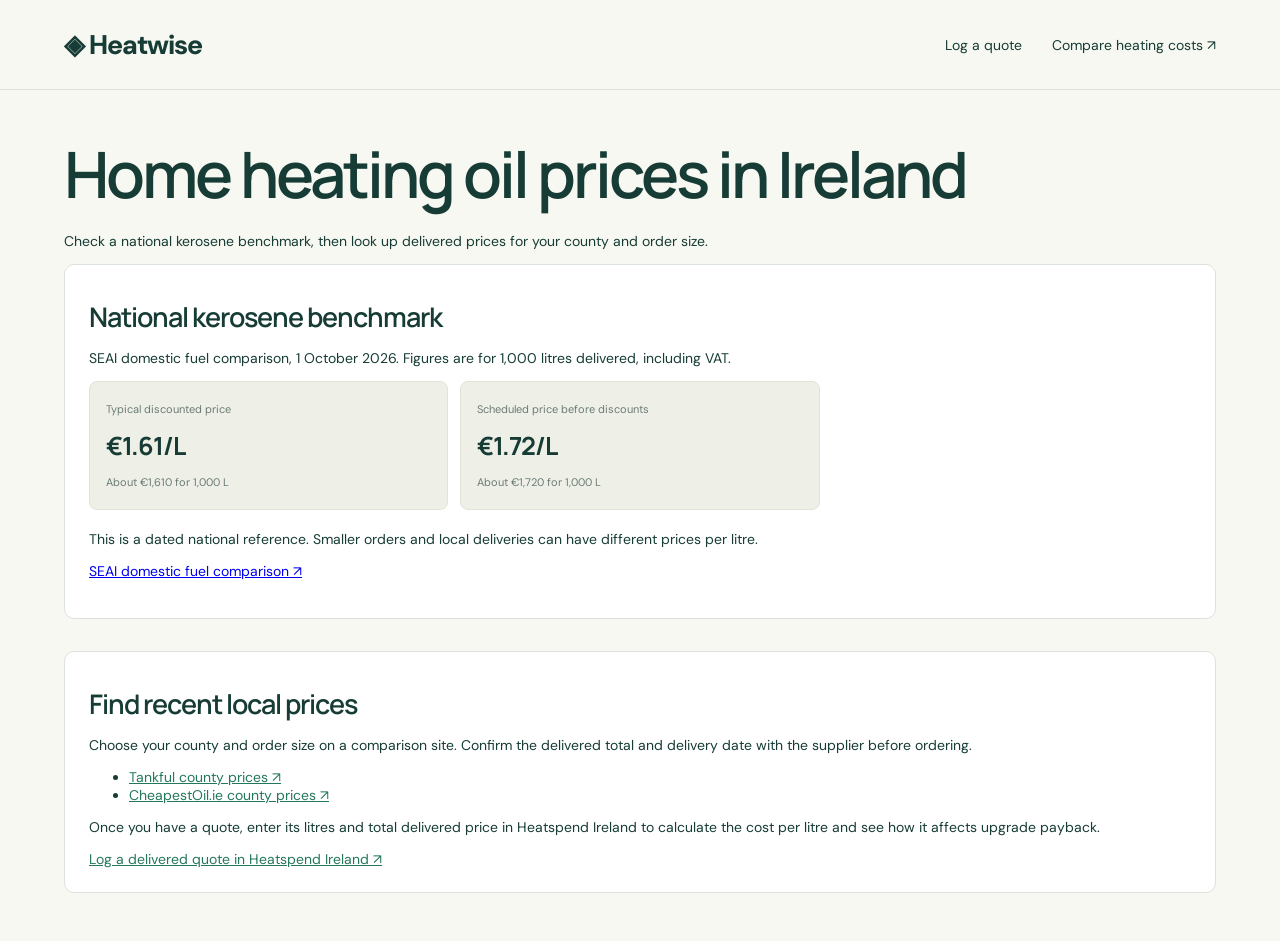
==== docs/heating-oil.html @ 1d906d16 "Add Heatwise home heating oil prices page" ====
<!doctype html>
<html lang="en-IE">
<head>
  <meta charset="UTF-8">
  <meta name="viewport" content="width=device-width, initial-scale=1">
  <meta name="description" content="Find Irish home heating oil price benchmarks and compare delivered kerosene quotes by county.">
  <title>Home heating oil prices in Ireland | Heatwise</title>
  <link rel="stylesheet" href="style.css">
</head>
<body>
  <header>
    <a class="brand" href="heating-oil.html">◈ Heatwise</a>
    <nav aria-label="Main navigation">
      <a href="./#tracker">Log a quote</a>
      <a href="./#compare">Compare heating costs ↗</a>
    </nav>
  </header>
  <main>
    <h1>Home heating oil prices in Ireland</h1>
    <p>Check a national kerosene benchmark, then look up delivered prices for your county and order size.</p>
    <section class="panel" aria-labelledby="benchmark-title">
      <h2 id="benchmark-title">National kerosene benchmark</h2>
      <p>SEAI domestic fuel comparison, <time datetime="2026-10-01">1 October 2026</time>. Figures are for 1,000 litres delivered, including VAT.</p>
      <div class="metrics">
        <div><span>Typical discounted price</span><strong>€1.61/L</strong><small>About €1,610 for 1,000 L</small></div>
        <div><span>Scheduled price before discounts</span><strong>€1.72/L</strong><small>About €1,720 for 1,000 L</small></div>
      </div>
      <p>This is a dated national reference. Smaller orders and local deliveries can have different prices per litre.</p>
      <p><a href="https://www.seai.ie/sites/default/files/publications/Domestic-Fuel-Cost-Comparison.pdf">SEAI domestic fuel comparison ↗</a></p>
    </section>
    <section class="panel index-panel" aria-labelledby="quotes-title">
      <h2 id="quotes-title">Find recent local prices</h2>
      <p>Choose your county and order size on a comparison site. Confirm the delivered total and delivery date with the supplier before ordering.</p>
      <ul>
        <li><a href="https://www.tankful.ie/heating-oil">Tankful county prices ↗</a></li>
        <li><a href="https://www.cheapestoil.ie/heating-oil-prices/republic">CheapestOil.ie county prices ↗</a></li>
      </ul>
      <p>Once you have a quote, enter its litres and total delivered price in Heatspend Ireland to calculate the cost per litre and see how it affects upgrade payback.</p>
      <a href="./#tracker">Log a delivered quote in Heatspend Ireland ↗</a>
    </section>
  </main>
</body>
</html>
---- docs/style.css ----
@import url('https://fonts.googleapis.com/css2?family=DM+Sans:wght@400;500;600;700&family=Manrope:wght@400;500;600;700;800&display=swap');
:root{--ink:#163c35;--muted:#6b7b76;--line:#dce3dc;--green:#24785a;--bg:#f7f8f2}*{box-sizing:border-box}html{scroll-behavior:smooth}body{margin:0;background:var(--bg);color:var(--ink);font:14px 'DM Sans',sans-serif}header{height:90px;border-bottom:1px solid var(--line);display:flex;align-items:center;justify-content:space-between;padding:0 5%;gap:20px}.brand{text-decoration:none;color:var(--ink);font-size:27px;font-weight:800;letter-spacing:-1px}.brand span{font:10px sans-serif;letter-spacing:2px;margin-left:10px}nav{display:flex;gap:30px}nav a{color:var(--ink);text-decoration:none}.local{font-size:12px;color:var(--muted)}main{max-width:1400px;margin:auto;padding:48px 5%}.eyebrow{font-size:10px;letter-spacing:2px;font-weight:700;color:var(--green)}.hero{display:flex;justify-content:space-between;align-items:center;margin:22px 0 30px}h1{font:600 clamp(36px,5vw,66px)/1.12 'Manrope',sans-serif;letter-spacing:-3px;margin:0 0 22px}h1 em{font-style:normal;color:var(--green)}.hero p{font-size:16px;color:var(--muted);line-height:1.7;max-width:540px}.hero-note{padding:25px 45px;background:#e8eddf;border-radius:100px 100px 15px 15px;text-align:center;transform:rotate(3deg)}.hero-note>span{font-size:9px;letter-spacing:1.5px}.house{font-size:85px;line-height:1.1}.house span{font-size:30px;color:#bc8c28}.hero-note p{font-size:12px;margin:5px}.notice{background:#eef0e7;border:1px solid #dfe5d6;padding:14px 20px;font-size:12px;border-radius:7px;color:#66715e}section{scroll-margin-top:20px}.section-head{display:flex;align-items:center;justify-content:space-between;gap:16px;margin:36px 0 20px}h2{font:600 27px 'Manrope',sans-serif;letter-spacing:-1px;margin:9px 0}h3{font-size:15px;margin:0 0 15px}button{cursor:pointer;background:white;border:1px solid var(--line);border-radius:6px;padding:10px 14px;color:var(--ink);font:600 12px 'DM Sans',sans-serif}button:hover{background:#e6eee3}button:focus-visible,a:focus-visible,input:focus-visible{outline:3px solid #b99a4e;outline-offset:2px}.workspace{display:grid;grid-template-columns:280px 1fr;gap:22px;align-items:start}.panel{background:#fff;border:1px solid var(--line);border-radius:10px;padding:24px}.muted{color:var(--muted);font-size:11px;line-height:1.7}label{display:block;font-size:12px;margin:14px 0;color:#50665e}input{font:14px 'DM Sans',sans-serif;color:var(--ink);width:100%;border:1px solid var(--line);border-radius:5px;background:#fbfcf9;padding:10px;margin-top:6px}input:invalid{border-color:#be785f}.field-group{font-size:10px;letter-spacing:1px;text-transform:uppercase;border-top:1px solid var(--line);padding-top:20px;margin-top:20px}.reset{width:100%;margin-top:15px}.metrics{display:grid;grid-template-columns:repeat(3,1fr);gap:12px;margin-bottom:20px}.metrics>div{background:#eef0e7;border:1px solid #dfe4d7;border-radius:8px;padding:20px 16px}.metrics span,.metrics small{display:block;font-size:11px;color:var(--muted)}.metrics strong{display:block;font:700 25px 'Manrope',sans-serif;letter-spacing:-1px;margin:12px 0}.metrics .green{background:var(--ink);color:#fff}.green span,.green small{color:#bcd3c4}.results{margin-bottom:20px}.results .section-head{margin:0 0 20px}.tag{font-size:10px;border-radius:20px;padding:7px 11px;background:#edf1e8;color:#53725d;white-space:nowrap}.bar-row{display:grid;grid-template-columns:125px 1fr 75px;align-items:center;gap:16px;margin:20px 0;font-size:12px}.track{height:23px;background:#f1f3ee;border-radius:3px}.bar{height:100%;background:#8ca696;border-radius:3px;transition:width .3s}.bar.oil{background:#be9770}.bar.best{background:#24785a}.bar-row strong{text-align:right}.table-wrap{overflow-x:auto}table{width:100%;border-collapse:collapse;text-align:left;font-size:12px}th{font-size:10px;color:var(--muted);font-weight:500;padding:12px 8px;border-bottom:1px solid var(--line)}td{padding:14px 8px;border-bottom:1px solid #eef0eb}td input{width:85px;margin:0;padding:6px}th small{display:block}td button{padding:6px;font-size:10px}.tracker-grid{display:grid;grid-template-columns:320px 1fr;gap:22px}.two{display:grid;grid-template-columns:1fr 1fr;gap:14px}.primary{background:var(--green);color:white;width:100%;border:0;margin-top:8px}.primary:hover{background:var(--ink)}#chart{width:100%;height:130px;margin:15px 0}.empty{text-align:center;color:var(--muted);padding:30px}.method{margin-top:40px;background:#edf1e7}.method-grid{display:grid;grid-template-columns:repeat(3,1fr);gap:35px;margin-top:26px}.method p{line-height:1.8;font-size:12px;color:#607467}.method h3{font-size:13px}footer{border-top:1px solid var(--line);display:flex;align-items:center;justify-content:space-between;padding:30px 5%;font-size:11px;color:var(--muted)}#toast{position:fixed;bottom:24px;left:50%;transform:translateX(-50%);background:var(--ink);color:white;padding:12px 22px;border-radius:8px;display:none}@media(max-width:950px){.workspace{grid-template-columns:235px 1fr}.tracker-grid{grid-template-columns:1fr}.metrics{grid-template-columns:1fr}.hero-note{display:none}nav{gap:12px}.local{display:none}.bar-row{grid-template-columns:100px 1fr 65px;gap:8px}}@media(max-width:650px){header{height:auto;padding:20px;flex-wrap:wrap}nav{font-size:11px}main{padding:30px 18px}h1{letter-spacing:-1.5px}.workspace{grid-template-columns:1fr}.metrics{grid-template-columns:1fr 1fr}.metrics>div:last-child{grid-column:span 2}.method-grid{grid-template-columns:1fr;gap:15px}.section-head{align-items:flex-start}.panel{padding:18px}footer{gap:16px;flex-wrap:wrap}h2{font-size:23px}}

.benchmark{margin:-7px 0 16px;padding:9px;background:#edf1e8;border-radius:5px;font-size:11px;line-height:1.6}
.benchmark a,.index-panel a{color:var(--green)}
.benchmark span,.benchmark a{display:block}
.benchmark button{margin-top:5px;padding:4px 7px;font-size:11px}
.index-panel{margin-top:32px}
#oil-index-chart{display:block;width:100%;max-width:800px;height:auto;margin-top:14px}

.save-only{width:100%;margin-top:8px}
.upgrade-options{display:grid;grid-template-columns:repeat(2,minmax(0,1fr));gap:12px}
.upgrade-options article{background:#edf1e8;border-radius:7px;padding:16px}
.upgrade-options strong{font-size:20px}
.upgrade-options p{margin-bottom:0}
@media(max-width:650px){.upgrade-options{grid-template-columns:1fr}}

#price-uncertainty{margin-top:20px;border-top:1px solid var(--line);padding-top:16px}
#price-uncertainty summary{cursor:pointer;font-weight:700}
.scenario-inputs{display:grid;grid-template-columns:repeat(2,minmax(0,1fr));gap:0 16px}
@media(max-width:650px){.scenario-inputs{grid-template-columns:1fr}}
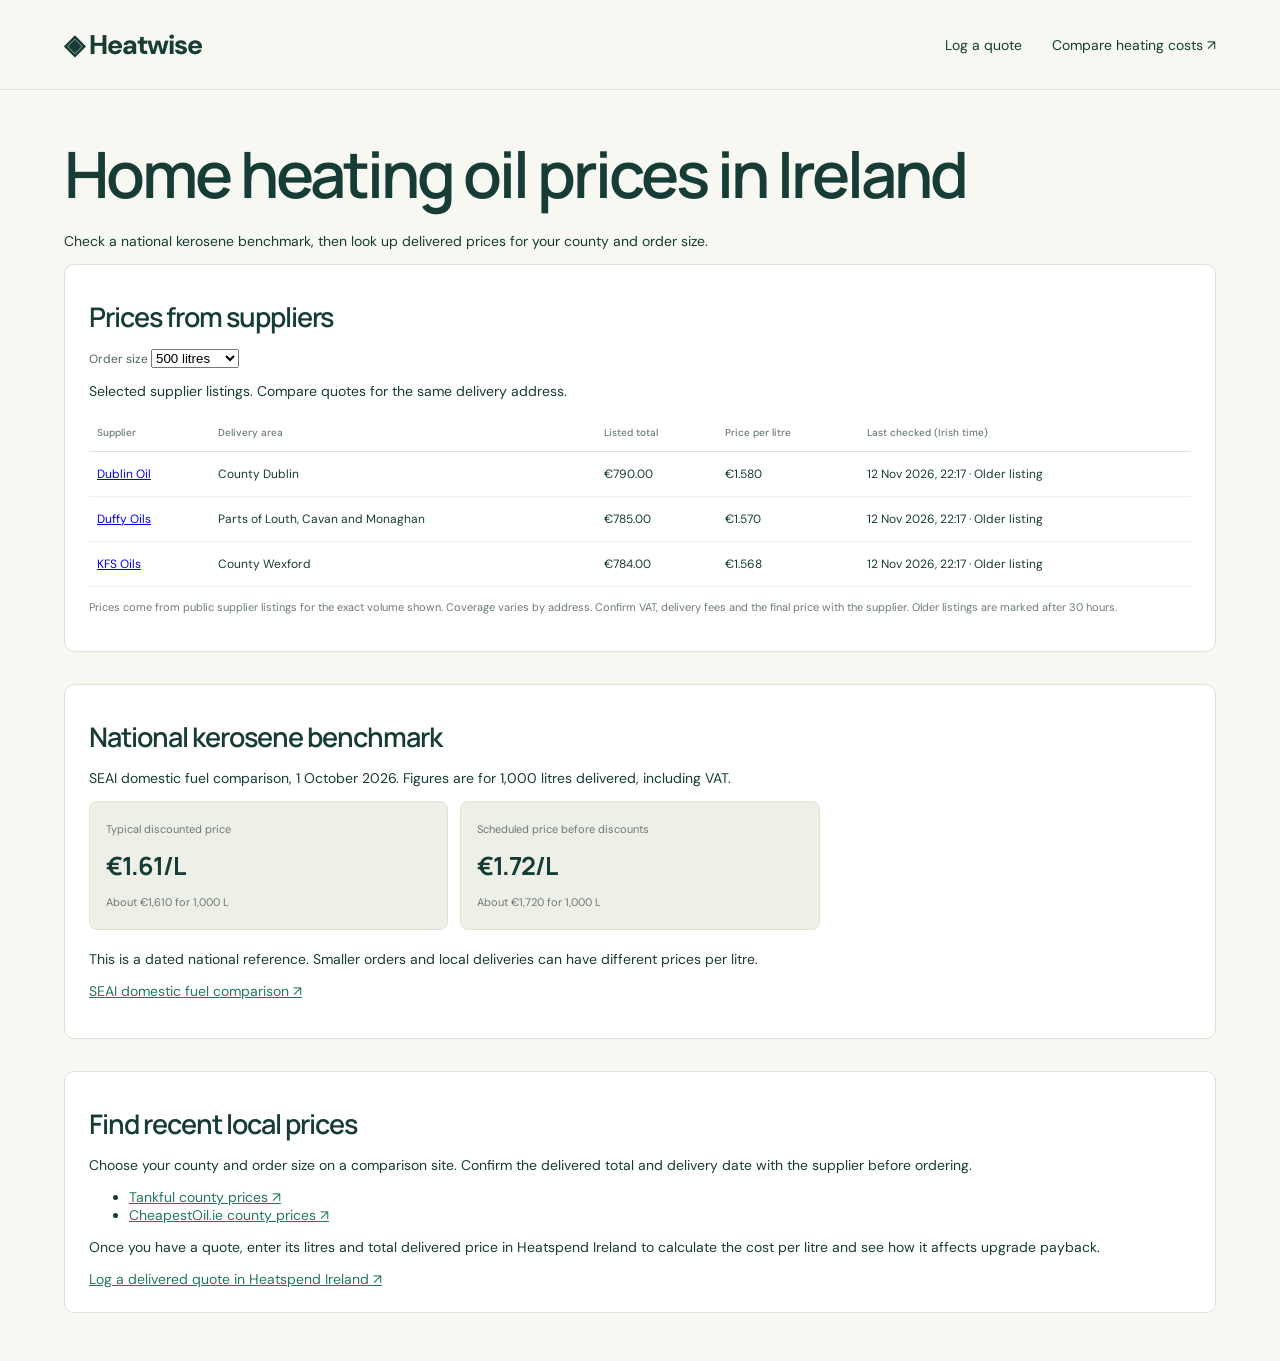
==== commit fbee6f1c: "Show prices collected from Irish heating oil suppliers" ====
--- a/docs/heating-oil.html
+++ b/docs/heating-oil.html
@@ -18,7 +18,24 @@
   <main>
     <h1>Home heating oil prices in Ireland</h1>
     <p>Check a national kerosene benchmark, then look up delivered prices for your county and order size.</p>
-    <section class="panel" aria-labelledby="benchmark-title">
+    <section class="panel table-wrap" aria-labelledby="supplier-title">
+      <h2 id="supplier-title">Prices from suppliers</h2>
+      <label>Order size
+        <select id="oil-volume">
+          <option value="300">300 litres</option>
+          <option value="500" selected>500 litres</option>
+          <option value="1000">1,000 litres</option>
+        </select>
+      </label>
+      <p id="supplier-status" role="status">Loading supplier prices…</p>
+      <table>
+        <thead><tr><th scope="col">Supplier</th><th scope="col">Delivery area</th><th scope="col">Listed total</th><th scope="col">Price per litre</th><th scope="col">Last checked (Irish time)</th></tr></thead>
+        <tbody id="supplier-prices"></tbody>
+      </table>
+      <p class="muted">Prices come from public supplier listings for the exact volume shown. Coverage varies by address. Confirm VAT, delivery fees and the final price with the supplier. Older listings are marked after 30 hours.</p>
+      <noscript>Enable JavaScript to view the supplier table, or use the comparison links below.</noscript>
+    </section>
+    <section class="panel index-panel" aria-labelledby="benchmark-title">
       <h2 id="benchmark-title">National kerosene benchmark</h2>
       <p>SEAI domestic fuel comparison, <time datetime="2026-10-01">1 October 2026</time>. Figures are for 1,000 litres delivered, including VAT.</p>
       <div class="metrics">
@@ -39,5 +56,6 @@
       <a href="./#tracker">Log a delivered quote in Heatspend Ireland ↗</a>
     </section>
   </main>
+  <script src="supplier-prices.js" defer></script>
 </body>
 </html>
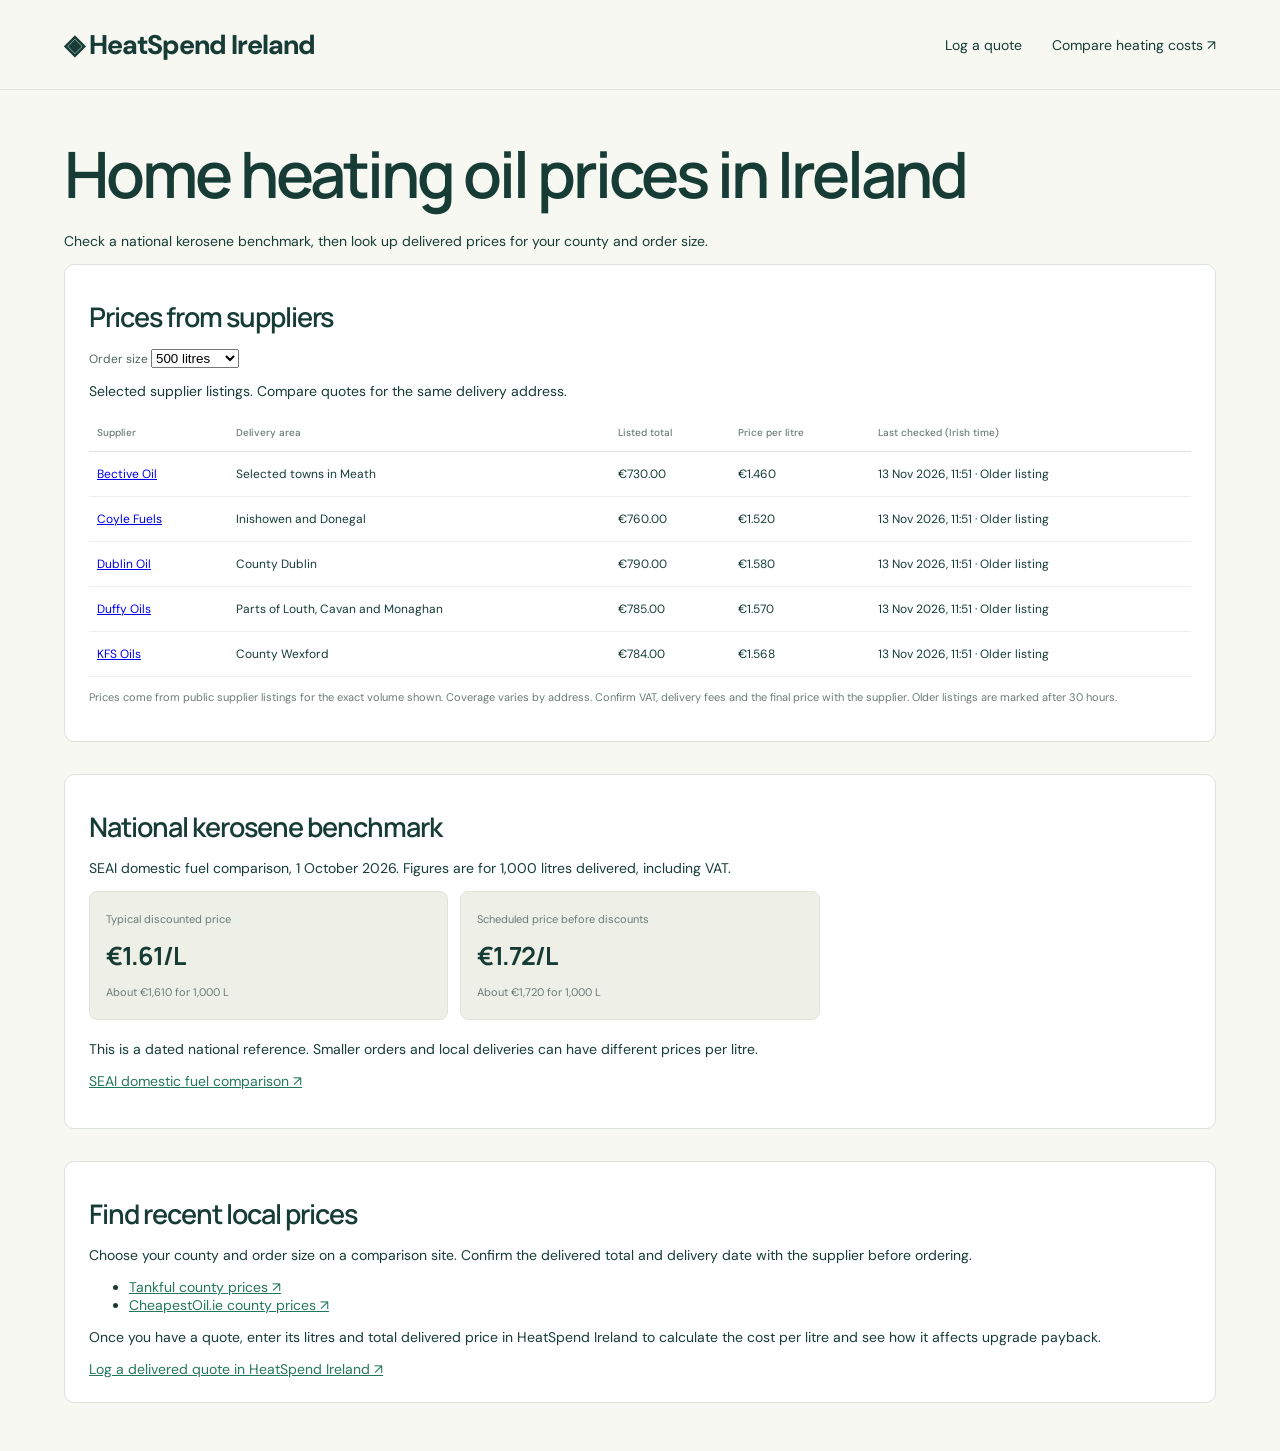
==== commit a884c3f7: "Use HeatSpend Ireland branding on oil prices page" ====
--- a/docs/heating-oil.html
+++ b/docs/heating-oil.html
@@ -4,12 +4,12 @@
   <meta charset="UTF-8">
   <meta name="viewport" content="width=device-width, initial-scale=1">
   <meta name="description" content="Find Irish home heating oil price benchmarks and compare delivered kerosene quotes by county.">
-  <title>Home heating oil prices in Ireland | Heatwise</title>
+  <title>Home heating oil prices in Ireland | HeatSpend Ireland</title>
   <link rel="stylesheet" href="style.css">
 </head>
 <body>
   <header>
-    <a class="brand" href="heating-oil.html">◈ Heatwise</a>
+    <a class="brand" href="heating-oil.html">◈ HeatSpend Ireland</a>
     <nav aria-label="Main navigation">
       <a href="./#tracker">Log a quote</a>
       <a href="./#compare">Compare heating costs ↗</a>
@@ -52,8 +52,8 @@
         <li><a href="https://www.tankful.ie/heating-oil">Tankful county prices ↗</a></li>
         <li><a href="https://www.cheapestoil.ie/heating-oil-prices/republic">CheapestOil.ie county prices ↗</a></li>
       </ul>
-      <p>Once you have a quote, enter its litres and total delivered price in Heatspend Ireland to calculate the cost per litre and see how it affects upgrade payback.</p>
-      <a href="./#tracker">Log a delivered quote in Heatspend Ireland ↗</a>
+      <p>Once you have a quote, enter its litres and total delivered price in HeatSpend Ireland to calculate the cost per litre and see how it affects upgrade payback.</p>
+      <a href="./#tracker">Log a delivered quote in HeatSpend Ireland ↗</a>
     </section>
   </main>
   <script src="supplier-prices.js" defer></script>
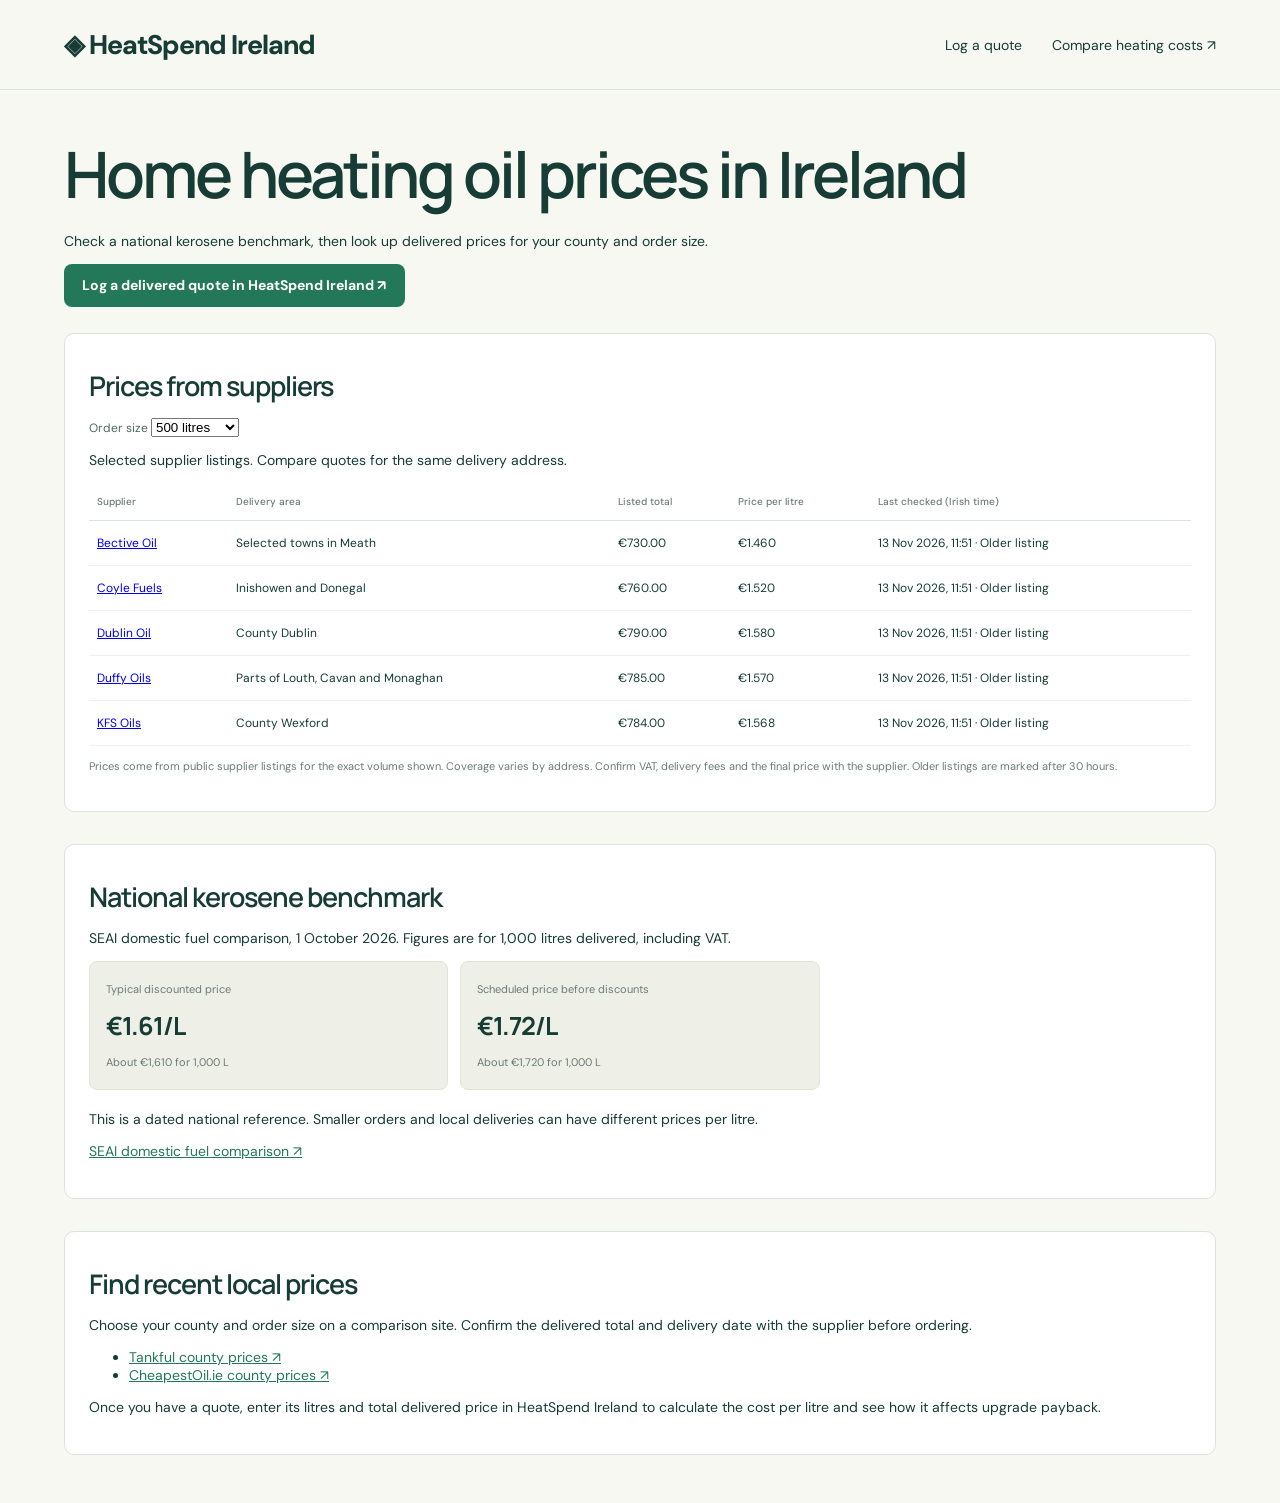
==== commit 42a0aeb9: "Move quote logging button above supplier prices" ====
--- a/docs/heating-oil.html
+++ b/docs/heating-oil.html
@@ -6,6 +6,20 @@
   <meta name="description" content="Find Irish home heating oil price benchmarks and compare delivered kerosene quotes by county.">
   <title>Home heating oil prices in Ireland | HeatSpend Ireland</title>
   <link rel="stylesheet" href="style.css">
+  <style>
+    .quote-cta {
+      display: inline-block;
+      box-sizing: border-box;
+      width: auto;
+      max-width: 100%;
+      margin: 0 0 0.75rem;
+      padding: 0.8rem 1.15rem;
+      border-radius: 0.5rem;
+      font-weight: 700;
+      text-decoration: none;
+    }
+    .quote-cta:focus-visible { outline: 2px solid var(--ink); outline-offset: 3px; }
+  </style>
 </head>
 <body>
   <header>
@@ -18,6 +32,7 @@
   <main>
     <h1>Home heating oil prices in Ireland</h1>
     <p>Check a national kerosene benchmark, then look up delivered prices for your county and order size.</p>
+    <p><a class="primary quote-cta" href="./#tracker">Log a delivered quote in HeatSpend Ireland ↗</a></p>
     <section class="panel table-wrap" aria-labelledby="supplier-title">
       <h2 id="supplier-title">Prices from suppliers</h2>
       <label>Order size
@@ -53,7 +68,6 @@
         <li><a href="https://www.cheapestoil.ie/heating-oil-prices/republic">CheapestOil.ie county prices ↗</a></li>
       </ul>
       <p>Once you have a quote, enter its litres and total delivered price in HeatSpend Ireland to calculate the cost per litre and see how it affects upgrade payback.</p>
-      <a href="./#tracker">Log a delivered quote in HeatSpend Ireland ↗</a>
     </section>
   </main>
   <script src="supplier-prices.js" defer></script>
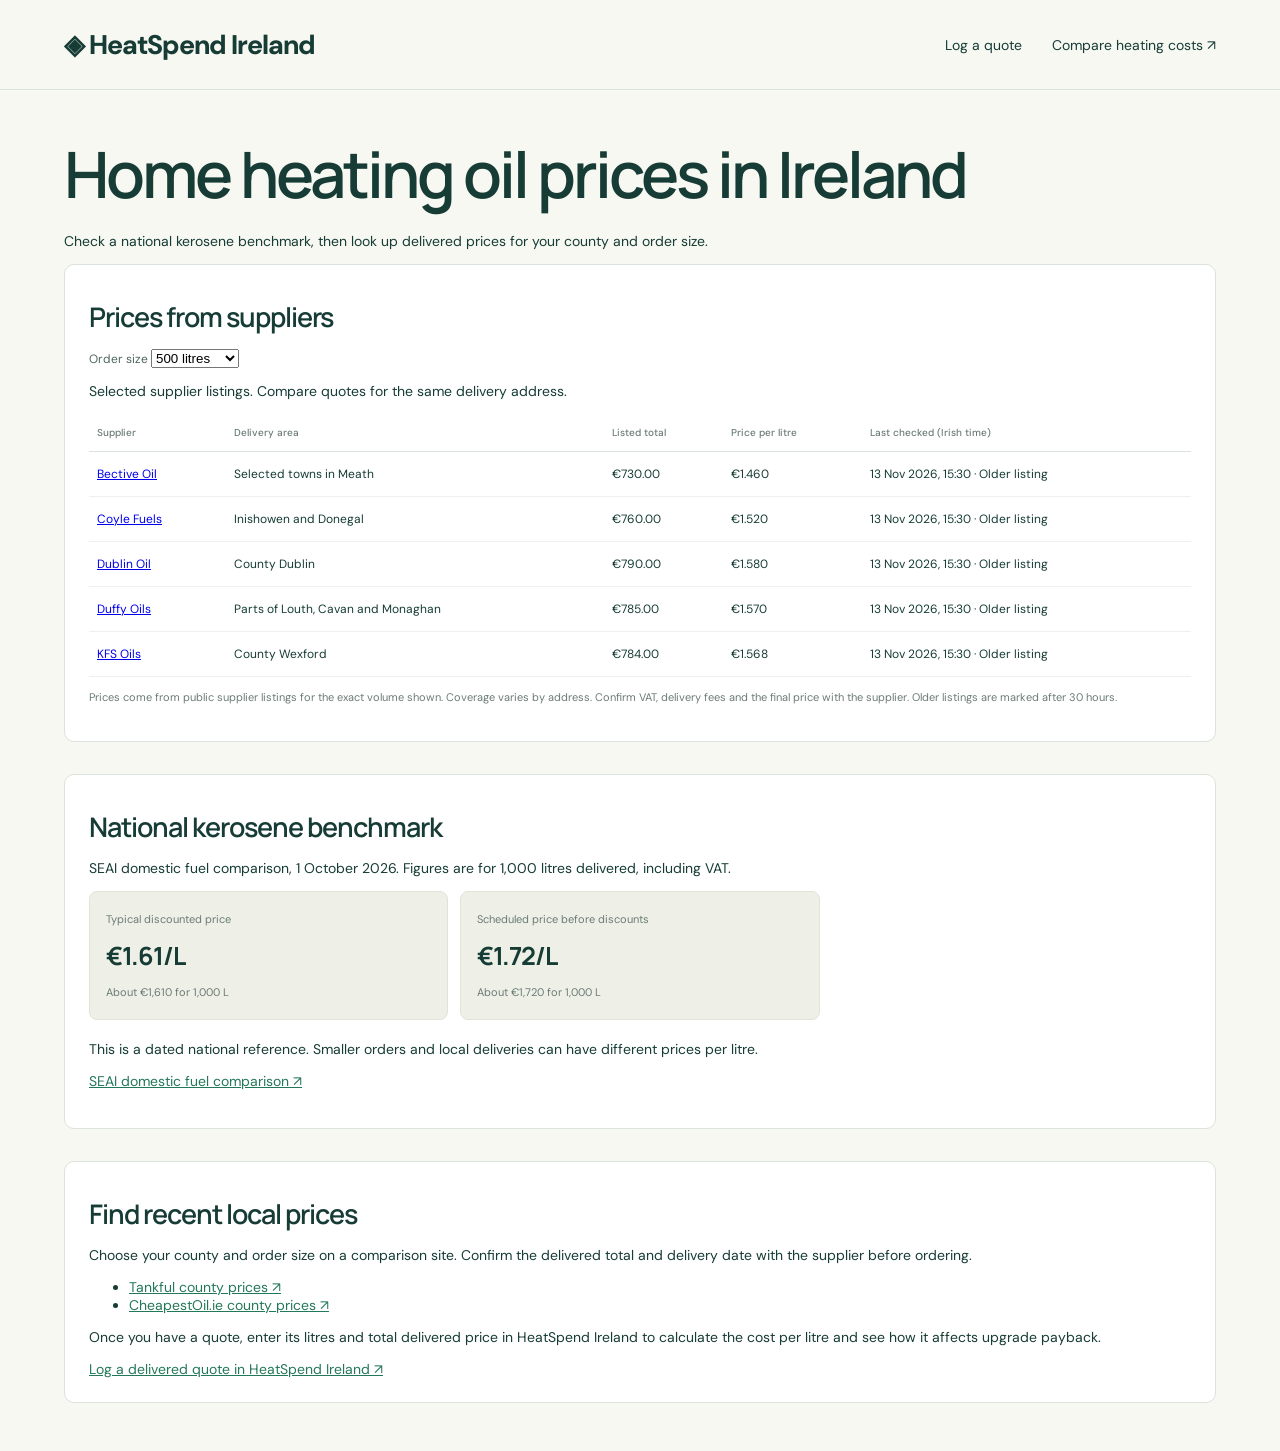
==== commit a57070de: "Restore quote link to local prices section" ====
--- a/docs/heating-oil.html
+++ b/docs/heating-oil.html
@@ -6,20 +6,6 @@
   <meta name="description" content="Find Irish home heating oil price benchmarks and compare delivered kerosene quotes by county.">
   <title>Home heating oil prices in Ireland | HeatSpend Ireland</title>
   <link rel="stylesheet" href="style.css">
-  <style>
-    .quote-cta {
-      display: inline-block;
-      box-sizing: border-box;
-      width: auto;
-      max-width: 100%;
-      margin: 0 0 0.75rem;
-      padding: 0.8rem 1.15rem;
-      border-radius: 0.5rem;
-      font-weight: 700;
-      text-decoration: none;
-    }
-    .quote-cta:focus-visible { outline: 2px solid var(--ink); outline-offset: 3px; }
-  </style>
 </head>
 <body>
   <header>
@@ -32,7 +18,6 @@
   <main>
     <h1>Home heating oil prices in Ireland</h1>
     <p>Check a national kerosene benchmark, then look up delivered prices for your county and order size.</p>
-    <p><a class="primary quote-cta" href="./#tracker">Log a delivered quote in HeatSpend Ireland ↗</a></p>
     <section class="panel table-wrap" aria-labelledby="supplier-title">
       <h2 id="supplier-title">Prices from suppliers</h2>
       <label>Order size
@@ -68,6 +53,7 @@
         <li><a href="https://www.cheapestoil.ie/heating-oil-prices/republic">CheapestOil.ie county prices ↗</a></li>
       </ul>
       <p>Once you have a quote, enter its litres and total delivered price in HeatSpend Ireland to calculate the cost per litre and see how it affects upgrade payback.</p>
+      <a href="./#tracker">Log a delivered quote in HeatSpend Ireland ↗</a>
     </section>
   </main>
   <script src="supplier-prices.js" defer></script>
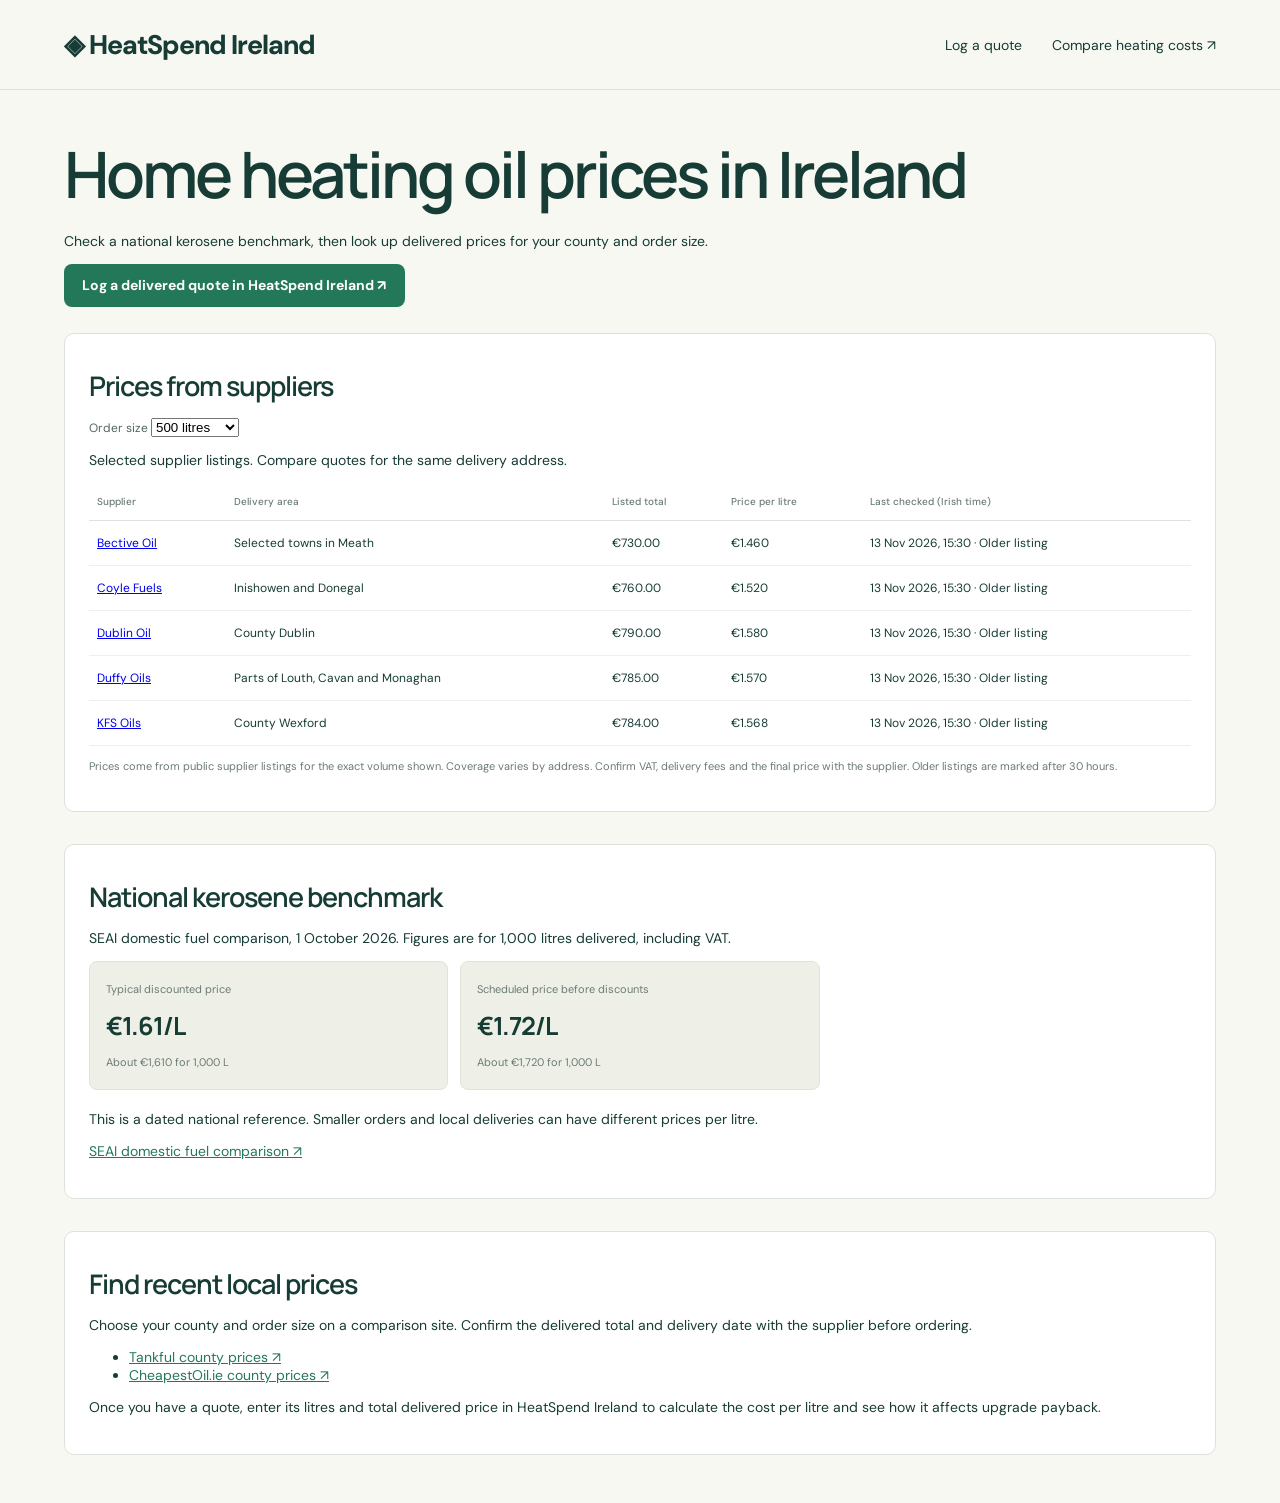
==== commit 8846e22d: "Restore prominent quote logging button" ====
--- a/docs/heating-oil.html
+++ b/docs/heating-oil.html
@@ -6,6 +6,20 @@
   <meta name="description" content="Find Irish home heating oil price benchmarks and compare delivered kerosene quotes by county.">
   <title>Home heating oil prices in Ireland | HeatSpend Ireland</title>
   <link rel="stylesheet" href="style.css">
+  <style>
+    .quote-cta {
+      display: inline-block;
+      box-sizing: border-box;
+      width: auto;
+      max-width: 100%;
+      margin: 0 0 0.75rem;
+      padding: 0.8rem 1.15rem;
+      border-radius: 0.5rem;
+      font-weight: 700;
+      text-decoration: none;
+    }
+    .quote-cta:focus-visible { outline: 2px solid var(--ink); outline-offset: 3px; }
+  </style>
 </head>
 <body>
   <header>
@@ -18,6 +32,7 @@
   <main>
     <h1>Home heating oil prices in Ireland</h1>
     <p>Check a national kerosene benchmark, then look up delivered prices for your county and order size.</p>
+    <p><a class="primary quote-cta" href="./#tracker">Log a delivered quote in HeatSpend Ireland ↗</a></p>
     <section class="panel table-wrap" aria-labelledby="supplier-title">
       <h2 id="supplier-title">Prices from suppliers</h2>
       <label>Order size
@@ -53,7 +68,6 @@
         <li><a href="https://www.cheapestoil.ie/heating-oil-prices/republic">CheapestOil.ie county prices ↗</a></li>
       </ul>
       <p>Once you have a quote, enter its litres and total delivered price in HeatSpend Ireland to calculate the cost per litre and see how it affects upgrade payback.</p>
-      <a href="./#tracker">Log a delivered quote in HeatSpend Ireland ↗</a>
     </section>
   </main>
   <script src="supplier-prices.js" defer></script>
